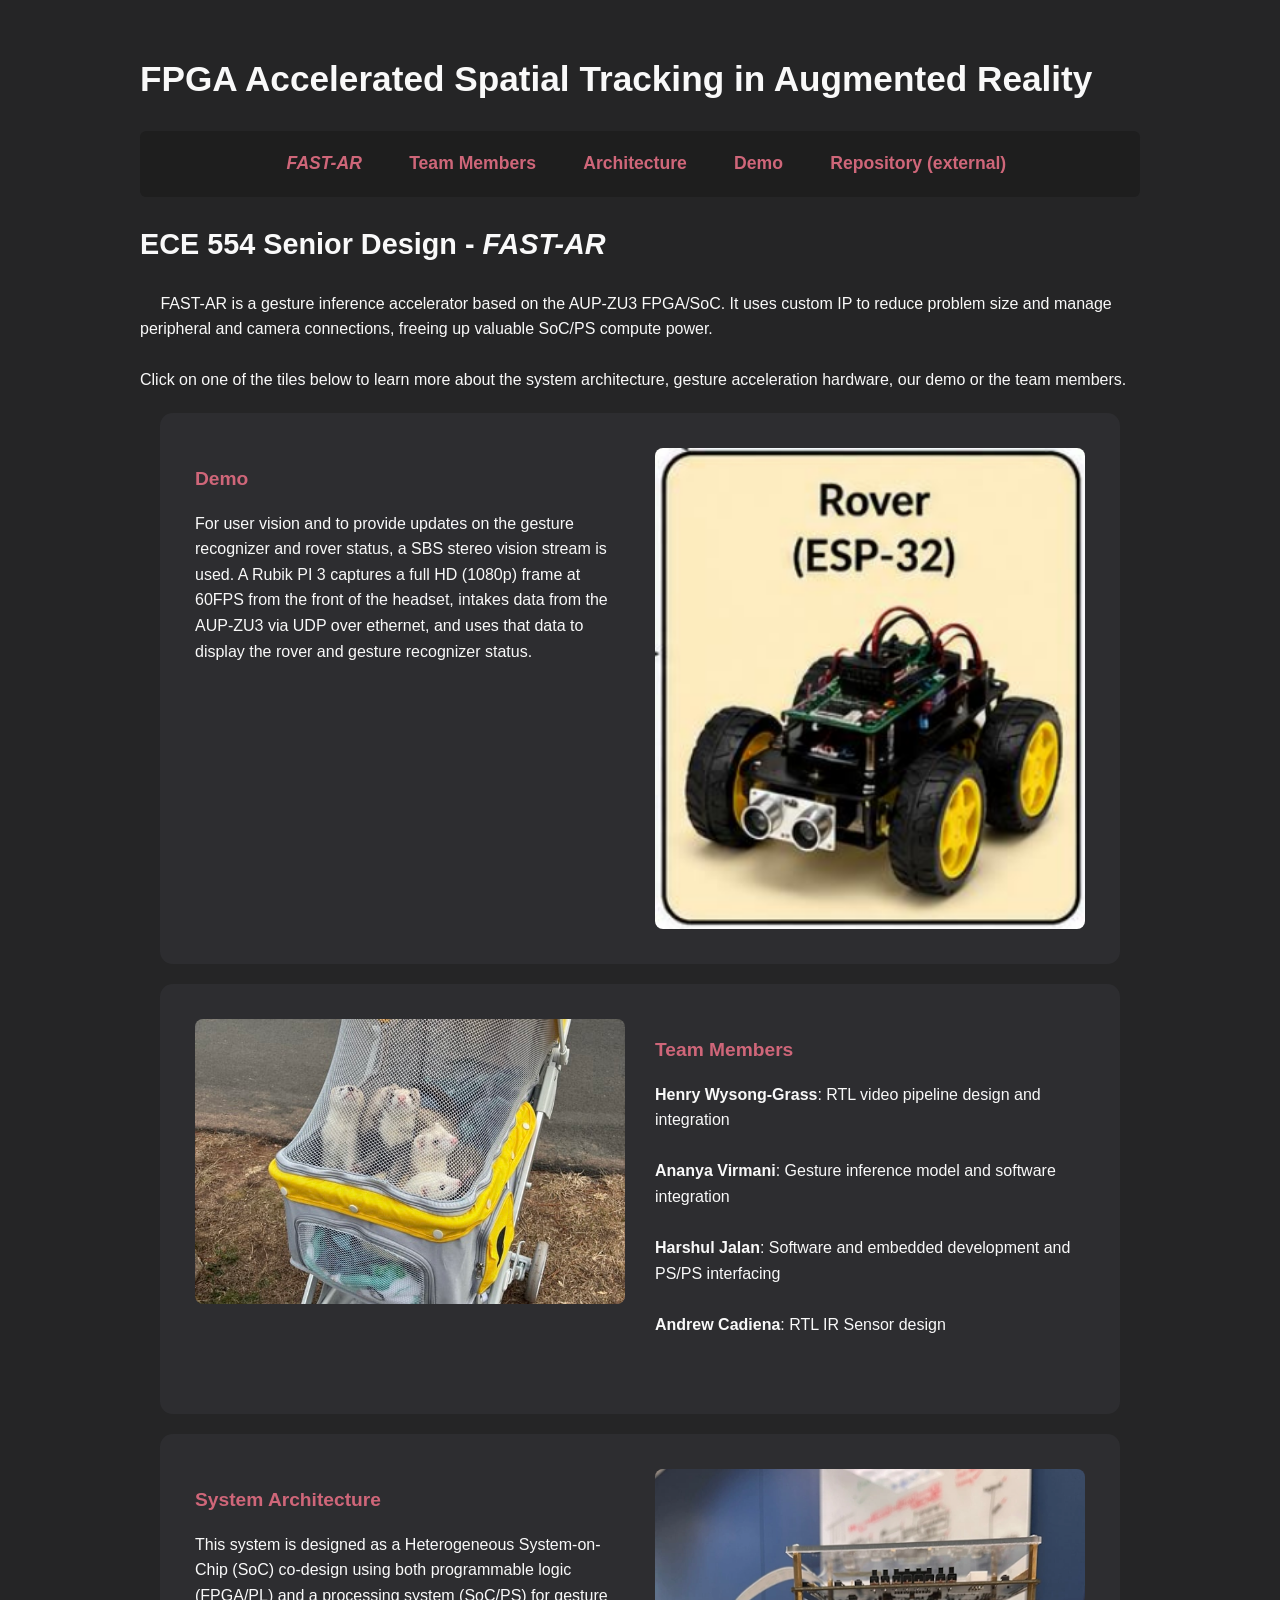
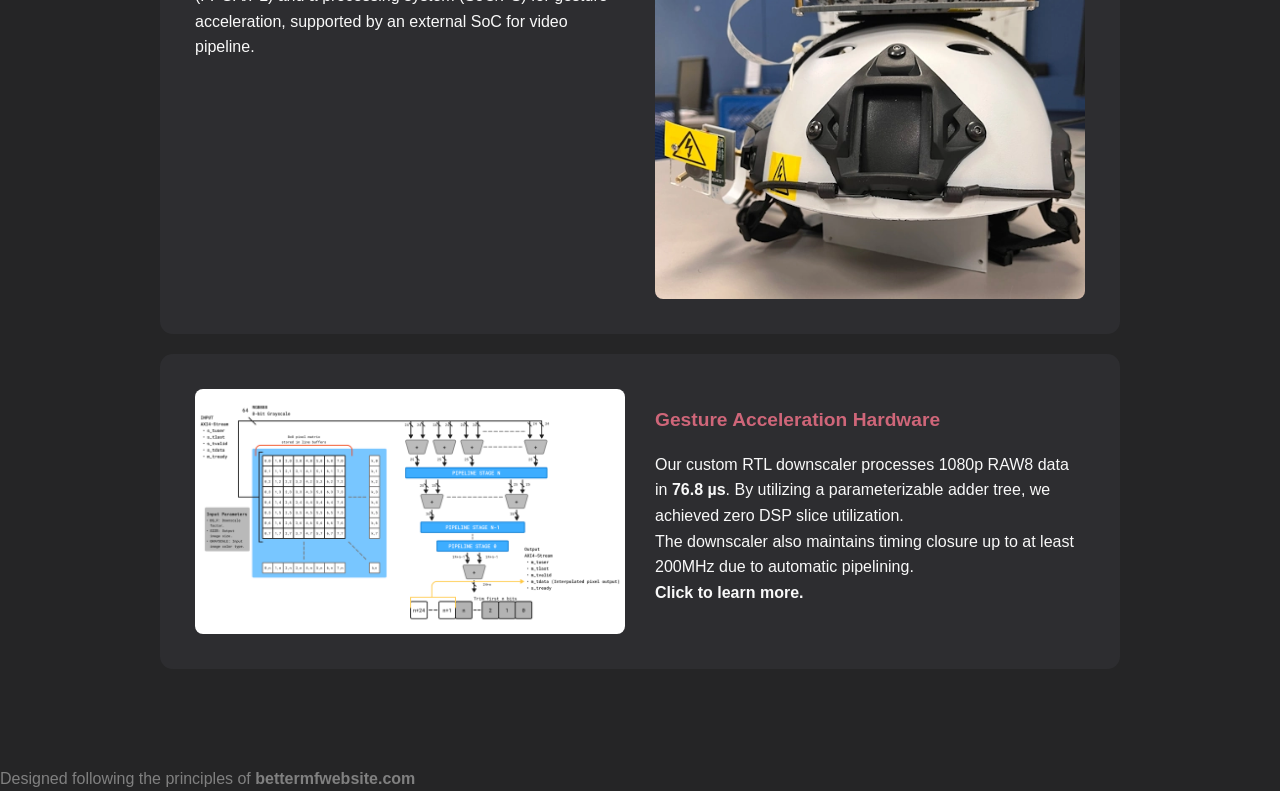
==== index.html @ f2af2409 "Image compression for load times" ====
<!DOCTYPE html>
<html lang="en">

    <head>
        <meta charset="utf-8">
        <meta name="viewport" content="width=device-width, initial-scale=1">
        <meta tag="description" content="dunceworks DUNCEWORKS Dunceworks FAST-AR is a gesture inference accelerator based on the AUP-ZU3 FPGA/SoC. It uses custom IP to reduce problem size and manage peripheral and camera connections, freeing up valuable SoC/PS compute power.">
        <title>Home</title>
        <link rel="stylesheet" href="mainstyle.css">
        <link rel="icon" type="image/x-icon" href="./pictures/cg_300nm.png">
    </head>

    <body>
        <div class="body">
            <header>
                <h1><b>F</b>PGA <b>A</b>ccelerated <b>S</b>patial <b>T</b>racking in <b>A</b>ugmented <b>R</b>eality</h1>
            </header>
            
            <nav class="header">
                <a class="largea inline" href="/index.html"><b><i>FAST-AR</i></b></a>
                <a class="largea inline" href="/people.html"><b>Team Members</b></a>
                <a class="largea inline" href="/architecture.html"><b>Architecture</b></a>
                <a class="largea inline" href="/demo.html"><b>Demo</b></a>
                <a class="largea inline" href="https://github.com/dunceworks/FAST-AR"><b>Repository (external)</b></a>
            </nav>

        <!-- Start of content  -->

        <!-- Descriptions of projects with links  -->

            <article>

                <h2>ECE 554 Senior Design -<i> FAST-AR</i></h2>
                <p>
                    &emsp; FAST-AR is a gesture inference accelerator based on the AUP-ZU3 FPGA/SoC. It uses custom IP to reduce problem size and manage peripheral and camera connections, freeing up valuable
                    SoC/PS compute power. <br><br>Click on one of the tiles below to learn more about the system architecture, gesture acceleration hardware, our demo or the team members.
                </p>
            
                <!--      DEMO      -->           
                <a href="demo.html" class="text">
                    <div class="project_blurb left">
                        <div class="project_element">
                            <h2 class="pl">Demo</h2>
                            <p>
                                For user vision and to provide updates on the gesture recognizer and rover status, a SBS stereo vision stream is used. A Rubik PI 3 captures 
                                a full HD (1080p) frame at 60FPS from the front of the headset, intakes data from the AUP-ZU3 via UDP over ethernet, 
                                and uses that data to display the rover and gesture recognizer status.  
                            </p>
                        </div>
                        
                        <div class="project_element project_img">
                            <img src="/pictures/rover.png" alt="Demo image showing a rover">
                        </div>
                    </div>
                </a>
                <!--      END DEMO      -->           

                <!--      TEAM MEMBERS      -->
                <a href="people.html" class="text">
                    <div class="project_blurb right">
                        <div class="project_element">
                            <h2 class="pl">Team Members</h2>
                            <p>
                                <b>Henry Wysong-Grass</b>: RTL video pipeline design and integration <br><br>
                                <b>Ananya Virmani</b>: Gesture inference model and software integration <br><br>
                                <b>Harshul Jalan</b>: Software and embedded development and PS/PS interfacing <br><br>
                                <b>Andrew Cadiena</b>: RTL IR Sensor design<br><br>
                            </p>
                        </div>
                        
                        <div class="project_element project_img">
                            <img src="./pictures/business.jpg" alt="Business of ferrets">
                        </div>
                    </div>
                </a>
                <!--     END TEAM MEMBERS      -->

                
                <!--     SYSTEM OVERVIEW      -->
                <a href="architecture.html" class="text">
                    <div class="project_blurb left">
                        <div class="project_element">
                            <h2 class="pl">System Architecture</h2>
                            <p>
                                This system is designed as a Heterogeneous System-on-Chip (SoC) co-design using both programmable logic (FPGA/PL) 
                                and a processing system (SoC/PS) for gesture acceleration, supported by an external SoC for video pipeline.
                            </p>
                        </div>
                        
                        <div class="project_element project_img">
                            <img src="./pictures/helmet.webp" alt="System Block Diagram">
                        </div>
                    </div>
                </a>
                <!--     END SYSTEM OVERVIEW      -->

                <!--     GESTURE ACCELERATION      -->
                <a href="system_arch/gesture_acceleration.html" class="text">
                    <div class="project_blurb right">
                        <div class="project_element">
                            <h2 class="pl">Gesture Acceleration Hardware</h2>
                            <p>
                                Our custom RTL downscaler processes 1080p RAW8 data in <b>76.8 µs</b>. 
                                By utilizing a parameterizable adder tree, we achieved zero DSP slice 
                                utilization.<br>
                                The downscaler also maintains timing closure up to at least 200MHz due to automatic pipelining.<br>
                                <b>Click to learn more.</b>
                            </p>
                        </div>
                        
                        <div class="project_element project_img">
                            <img src="./pictures/parametizable_downscaler.png" alt="Diagramatic view of the downscaler operation/theory.">
                        </div>
                    </div>
                </a>
                <!--     END GESTURE ACCELERATION      -->

            </article>
        </div>

        <!-- End of content  -->
        <!-- Bottom of page footer  -->

        <div class="footer">
            <p>Designed following the principles of <b><a href="http://bettermotherfuckingwebsite.com" style="color:gray;">bettermfwebsite.com</a></b></p>
        </div>
    </body>

</html>
---- mainstyle.css ----
/* General/Desktop */
*, *::before, *::after {
    box-sizing: border-box;
}
body {
    line-height: 1.6;
    font-size: 16px; 
    font-family: 'Open Sans', Arial, sans-serif;
    color: rgb(249, 249, 249);
    padding: 0;
    margin: 0;
    background-color: rgb(37,37,38);
}


div{padding-bottom: 10px;}

a:link { text-decoration: none; }

a:visited { text-decoration: none; }

a:active { text-decoration: none; }

.inline:hover{
    color: #e0a1ad;
}

ul{
    font-size: 16px;
    list-style-type: none;
    margin: 0;
    padding: 0;
}



.inline{
    display: inline-block;
    line-height: 0;
    padding:0%;
}



.body {
    max-width: 1000px;
    width: 90%;      
    margin: 4% auto;
    min-height: 80vh;
}

.largea {
    font-size: 1.1rem; 
    color: #cf6679;
    padding: 10px 15px;
    margin-left: 1vw;
    display: inline-block;
}

.smalla {
    color: #cf6679;
}

.centered {
    display: block;
    margin-left: auto;
    margin-right: auto;
    width: 50%;

  }
.hidden {
    color:white;
}

.text{
    color:rgb(249, 249, 249);
}

.project_blurb {
    border-radius: 1vw;
    display: flex;       
    flex-direction: row; 
    margin: 20px auto;
    padding: 2%;
    width: 96%;
    /* Removed fixed height: 15vw to allow content to grow */
    height: auto;
    background-color: rgb(45,45,48);
    color: rgb(249, 249, 249);
    overflow: hidden;
    transition: background-color 0.3s;

}

.project_blurb:hover{
    background-color: rgb(50,50,53);
}

.project_element {
    flex: 1;
    padding: 15px;
    min-width: 0; /* THE MAGIC FIX: Allows the flex box to shrink below the image's actual size */
}

.project_img img {
    width: 100%; /* Forces the image to exactly match the width of its half of the container */
    max-width: 100%; 
    height: auto;
    border-radius: 8px;
    display: block;
    margin: 0 auto;
}

.project_img img {
    max-width: 100%;
    height: auto;
    display: block;
    margin: 0 auto; /* Centers image within its half of the blurb */
}

img{
    border-radius: 0.5vw;
}

.project_blurb.left {
    flex-direction: row; 
}

/* Alternate: Image on the Right, Text on the Left */
.project_blurb.right {
    flex-direction: row-reverse;
}

.footer{
    background-color: rgb	(30,30,30);
    position:relative;
    left:0;
    bottom:0;
    color:gray;
    width:100%;
    height:3vw;
    float:left;
    font-size: 100%;
}

.header {
    background-color: rgb(30,30,30);
    padding: 20px;
    border-radius: 0.5vw;
    text-align: center;
}

.page_content{
    border-radius: 1vw;
    display:block;
    margin: 2% auto;
    padding:2%;
    min-width: none;
    width: 92%;
    min-height: 30svh;
    background-color: rgb(45,45,48);
    color:rgb(249, 249, 249);
}

.caption_box{
    background-color: rgb(37,37,38);
    border-radius: 1vw;
    padding:2%;
    width: 80%;
    text-align:center;
}

h1 { font-size: 2.2rem; }
h2 { font-size: 1.8rem; }
.pl { 
    color: #cf6679; 
    font-size: 1.2rem; 
    font-weight: bold; 
}

a.text {
    display: block;
    text-decoration: none;
}

/* Mobile section */
@media screen and (max-width: 768px) {
    .project_blurb.left, 
    .project_blurb.right {
        flex-direction: column !important; /* Forces vertical stack */
        text-align: center;
    }

    /* Target the image specifically to move to the top */
    .project_img {
        order: -1; /* Moves image above text on mobile */
        width: 100%;
        padding-bottom: 20px;
    }

    .project_element {
        width: 100%;
    }
}
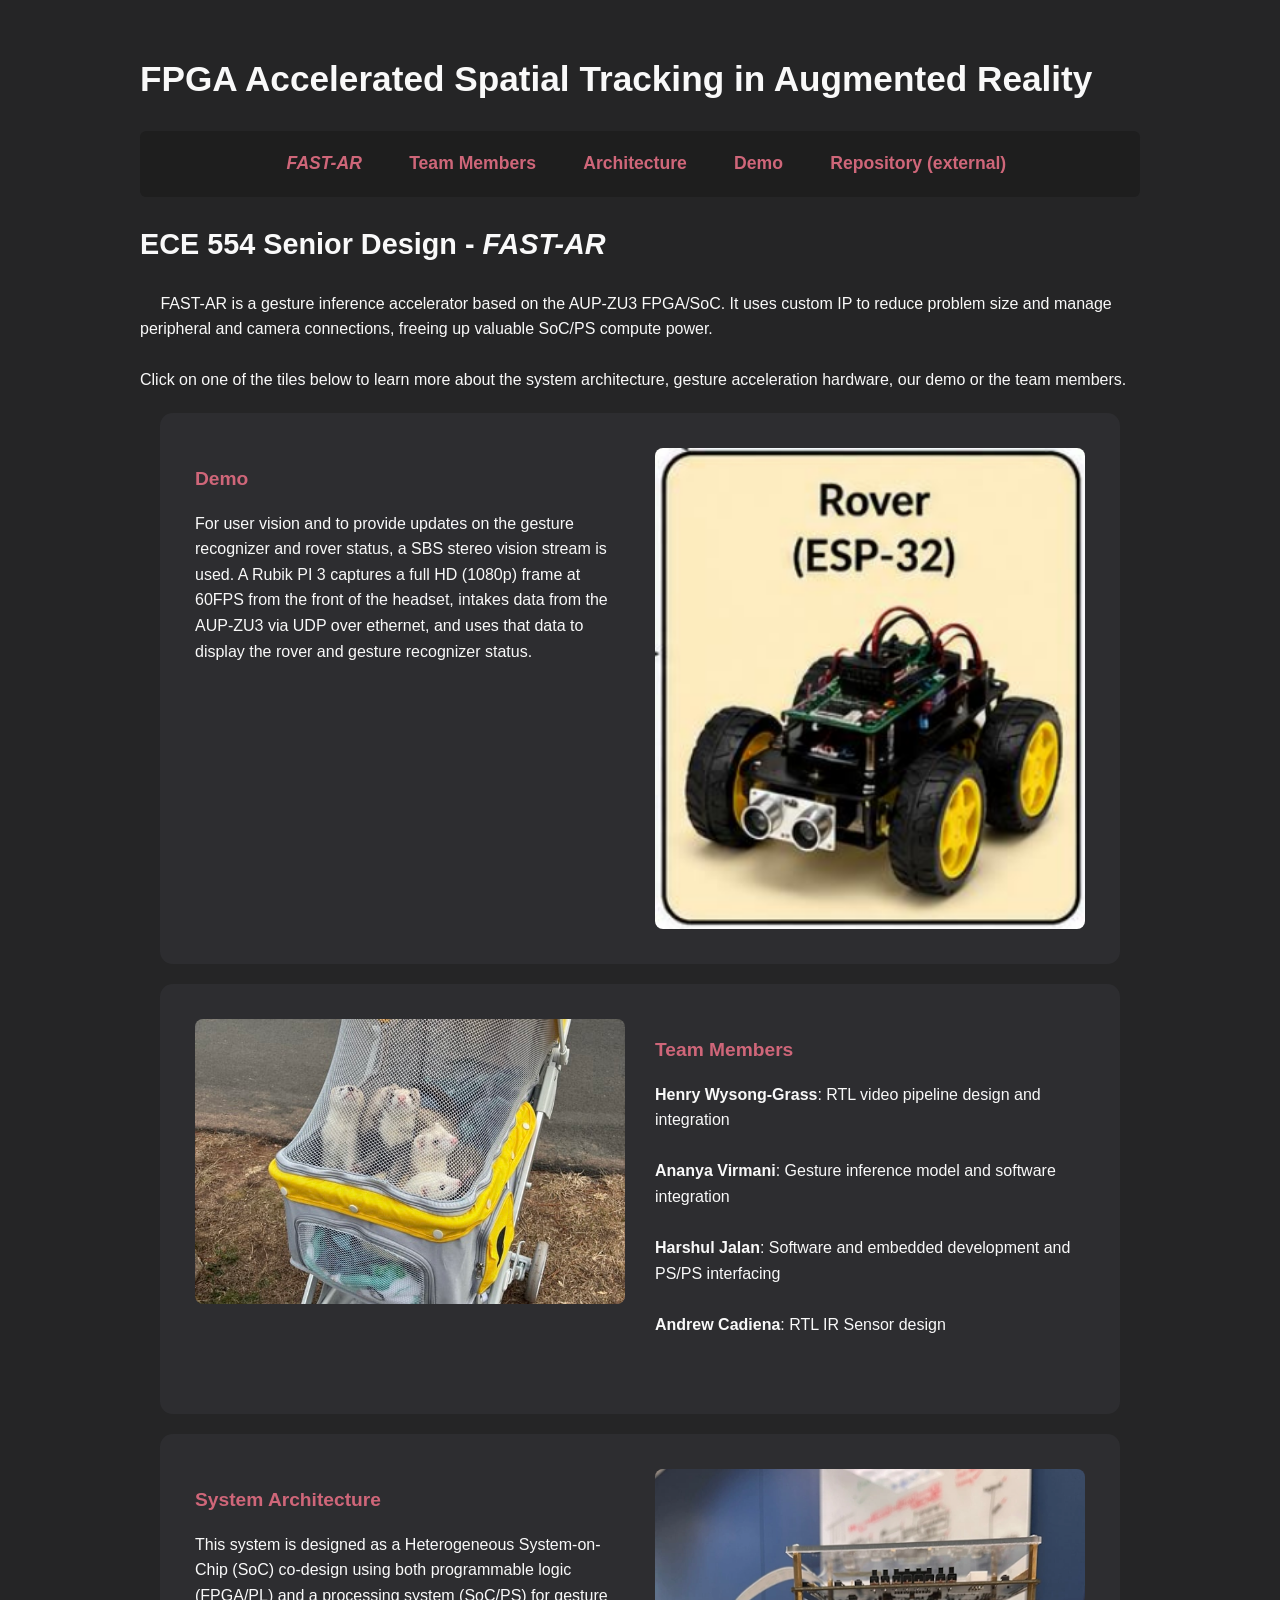
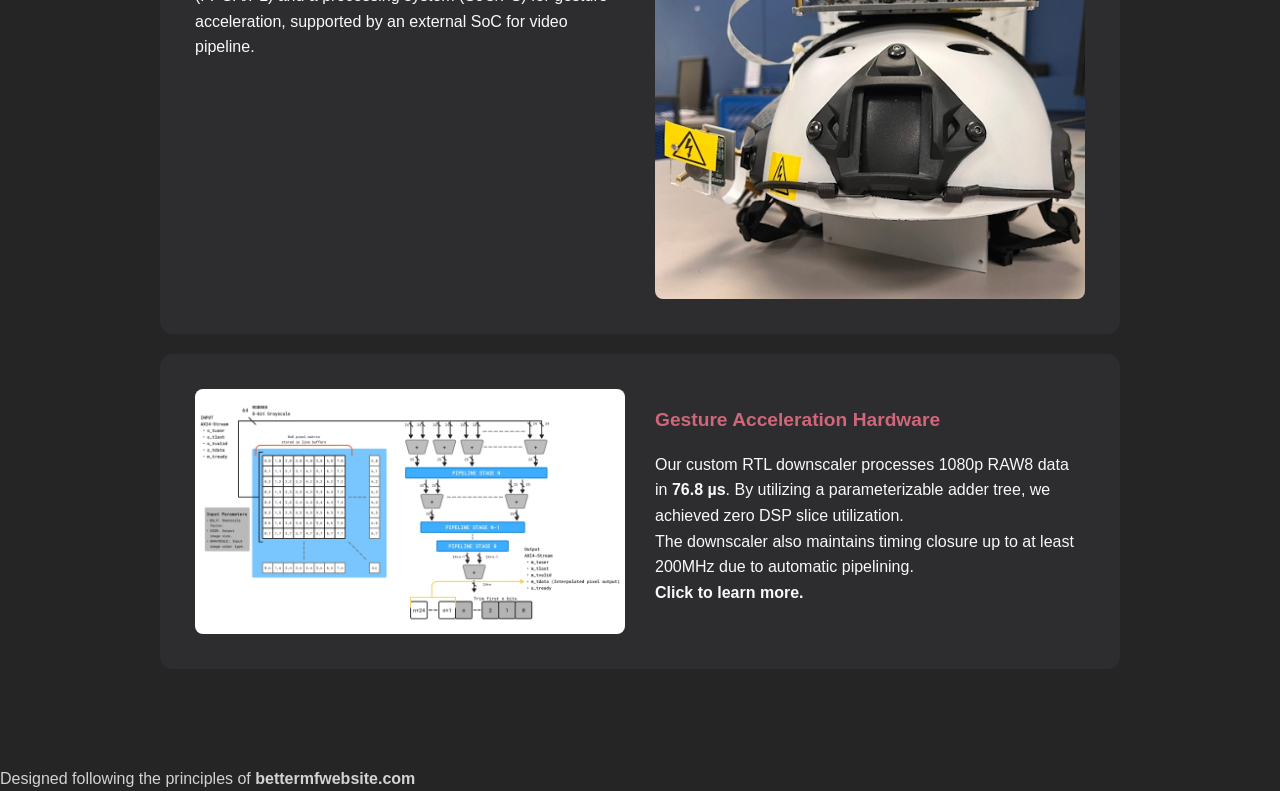
==== commit 4383e50f: "Image compression" ====
--- a/index.html
+++ b/index.html
@@ -109,7 +109,7 @@
                         </div>
                         
                         <div class="project_element project_img">
-                            <img src="./pictures/parametizable_downscaler.png" alt="Diagramatic view of the downscaler operation/theory.">
+                            <img src="./pictures/parameterizable_downscaler.webp" alt="Diagramatic view of the downscaler operation/theory.">
                         </div>
                     </div>
                 </a>
@@ -122,7 +122,7 @@
         <!-- Bottom of page footer  -->
 
         <div class="footer">
-            <p>Designed following the principles of <b><a href="http://bettermotherfuckingwebsite.com" style="color:gray;">bettermfwebsite.com</a></b></p>
+            <p>Designed following the principles of <b><a href="http://bettermotherfuckingwebsite.com">bettermfwebsite.com</a></b></p>
         </div>
     </body>
 
--- a/mainstyle.css
+++ b/mainstyle.css
@@ -136,11 +136,15 @@
     position:relative;
     left:0;
     bottom:0;
-    color:gray;
+    color:lightgray;
     width:100%;
     height:3vw;
     float:left;
     font-size: 100%;
+}
+
+a{
+    color:lightgray;
 }
 
 .header {
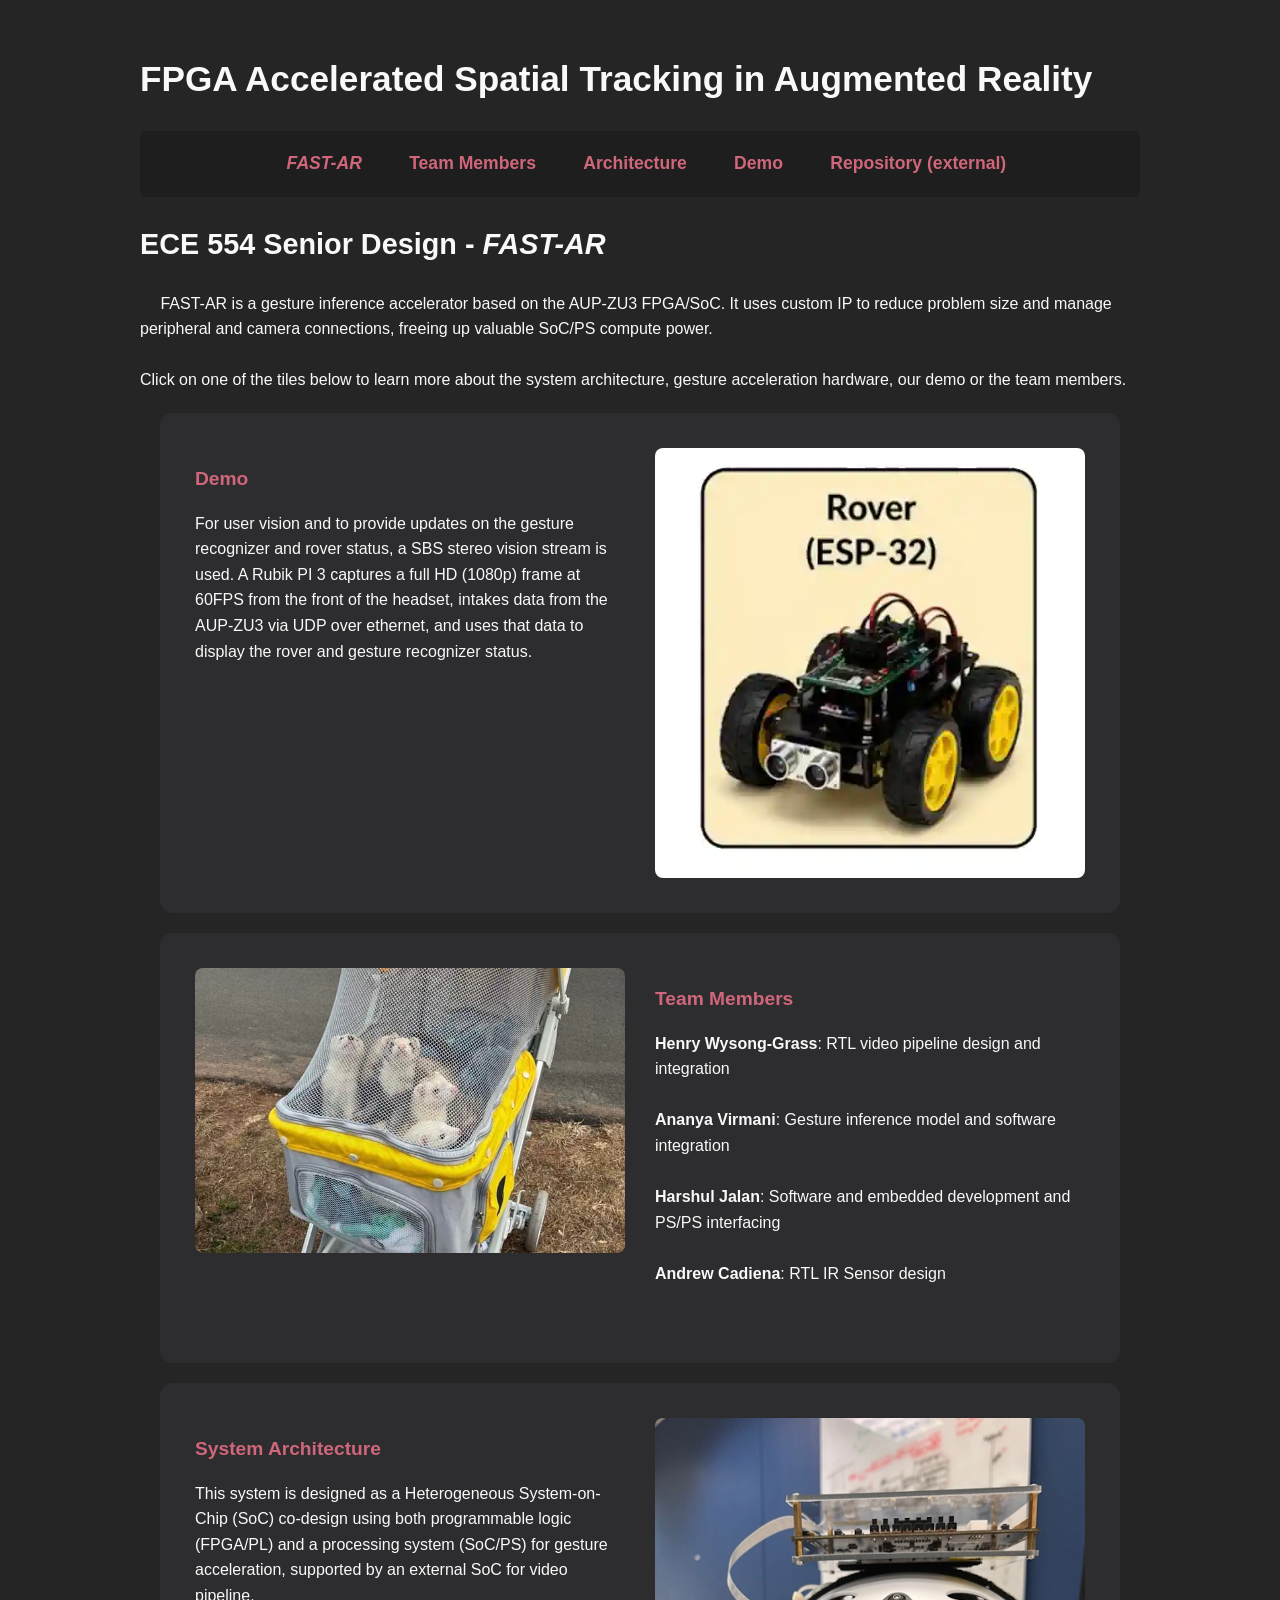
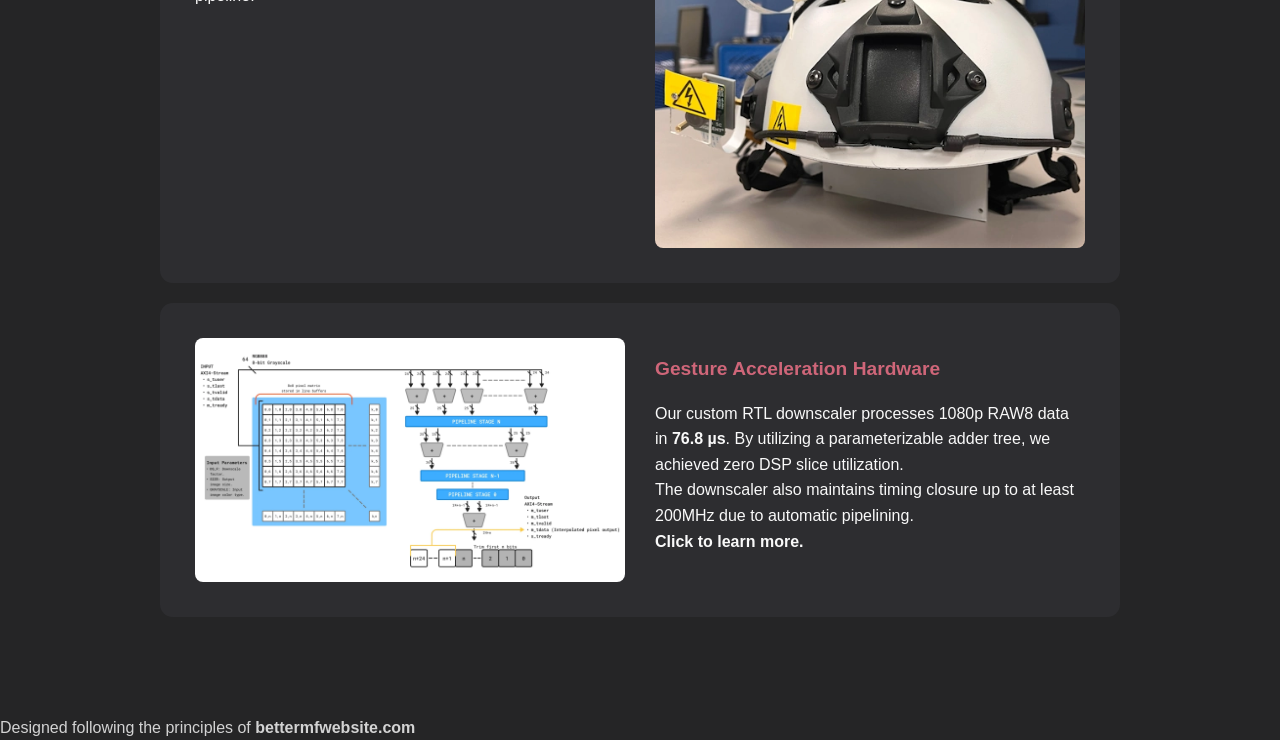
==== commit 4851e676: "All images compressed to webp format" ====
--- a/index.html
+++ b/index.html
@@ -49,7 +49,7 @@
                         </div>
                         
                         <div class="project_element project_img">
-                            <img src="/pictures/rover.png" alt="Demo image showing a rover">
+                            <img src="/pictures/rover.webp" alt="Demo image showing a rover">
                         </div>
                     </div>
                 </a>
@@ -69,7 +69,7 @@
                         </div>
                         
                         <div class="project_element project_img">
-                            <img src="./pictures/business.jpg" alt="Business of ferrets">
+                            <img src="./pictures/business.webp" alt="Business of ferrets">
                         </div>
                     </div>
                 </a>
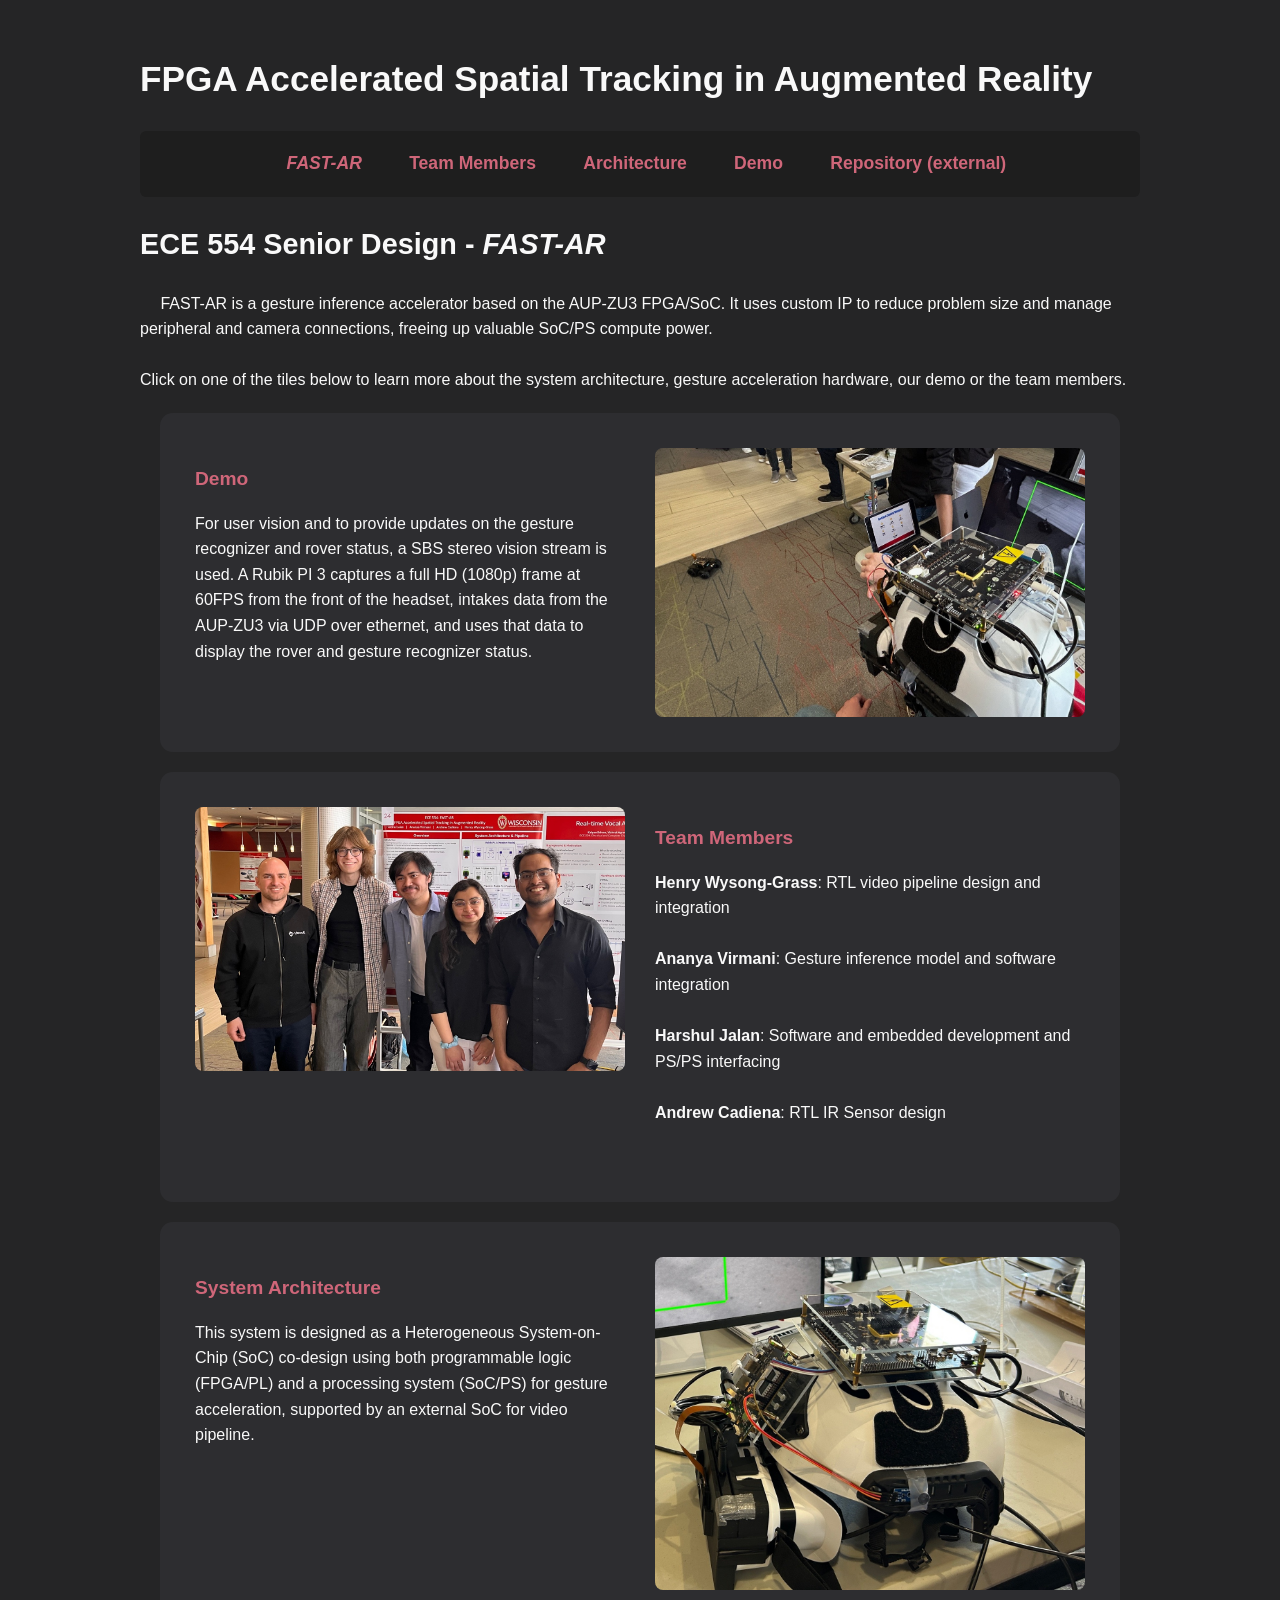
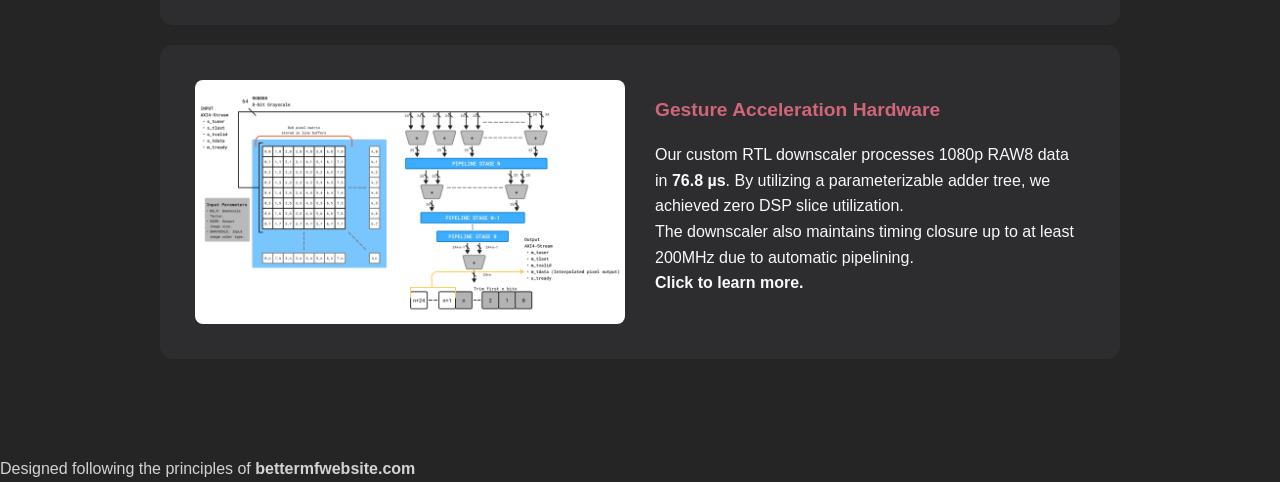
==== commit 2615bb44: "Updating pictures" ====
--- a/index.html
+++ b/index.html
@@ -4,7 +4,8 @@
     <head>
         <meta charset="utf-8">
         <meta name="viewport" content="width=device-width, initial-scale=1">
-        <meta tag="description" content="dunceworks DUNCEWORKS Dunceworks FAST-AR is a gesture inference accelerator based on the AUP-ZU3 FPGA/SoC. It uses custom IP to reduce problem size and manage peripheral and camera connections, freeing up valuable SoC/PS compute power.">
+        <meta name="robots" content="index, follow">
+        <meta name="keywords" content="AUP-ZU3, FPGA, ECE554, ECE 554, Hardware Accelerator, Hardware Acceleration, Gesture Recognition, UW-Madison, University of Wisconsin-Madison, Senior Design, Senior Project, Computer Architecture, Computer Systems, Embedded Systems, Heterogeneous SoC, System on Chip, Co-Design">
         <title>Home</title>
         <link rel="stylesheet" href="mainstyle.css">
         <link rel="icon" type="image/x-icon" href="./pictures/cg_300nm.png">
@@ -49,7 +50,7 @@
                         </div>
                         
                         <div class="project_element project_img">
-                            <img src="/pictures/rover.webp" alt="Demo image showing a rover">
+                            <img src="/pictures/demo.jpg" alt="Demo image showing a rover">
                         </div>
                     </div>
                 </a>
@@ -69,7 +70,7 @@
                         </div>
                         
                         <div class="project_element project_img">
-                            <img src="./pictures/business.webp" alt="Business of ferrets">
+                            <img src="./pictures/members.jpg" alt="Team members with instructor (George Tzimpragos)">
                         </div>
                     </div>
                 </a>
@@ -88,7 +89,7 @@
                         </div>
                         
                         <div class="project_element project_img">
-                            <img src="./pictures/helmet.webp" alt="System Block Diagram">
+                            <img src="./pictures/helmet.jpg" alt="System Block Diagram">
                         </div>
                     </div>
                 </a>
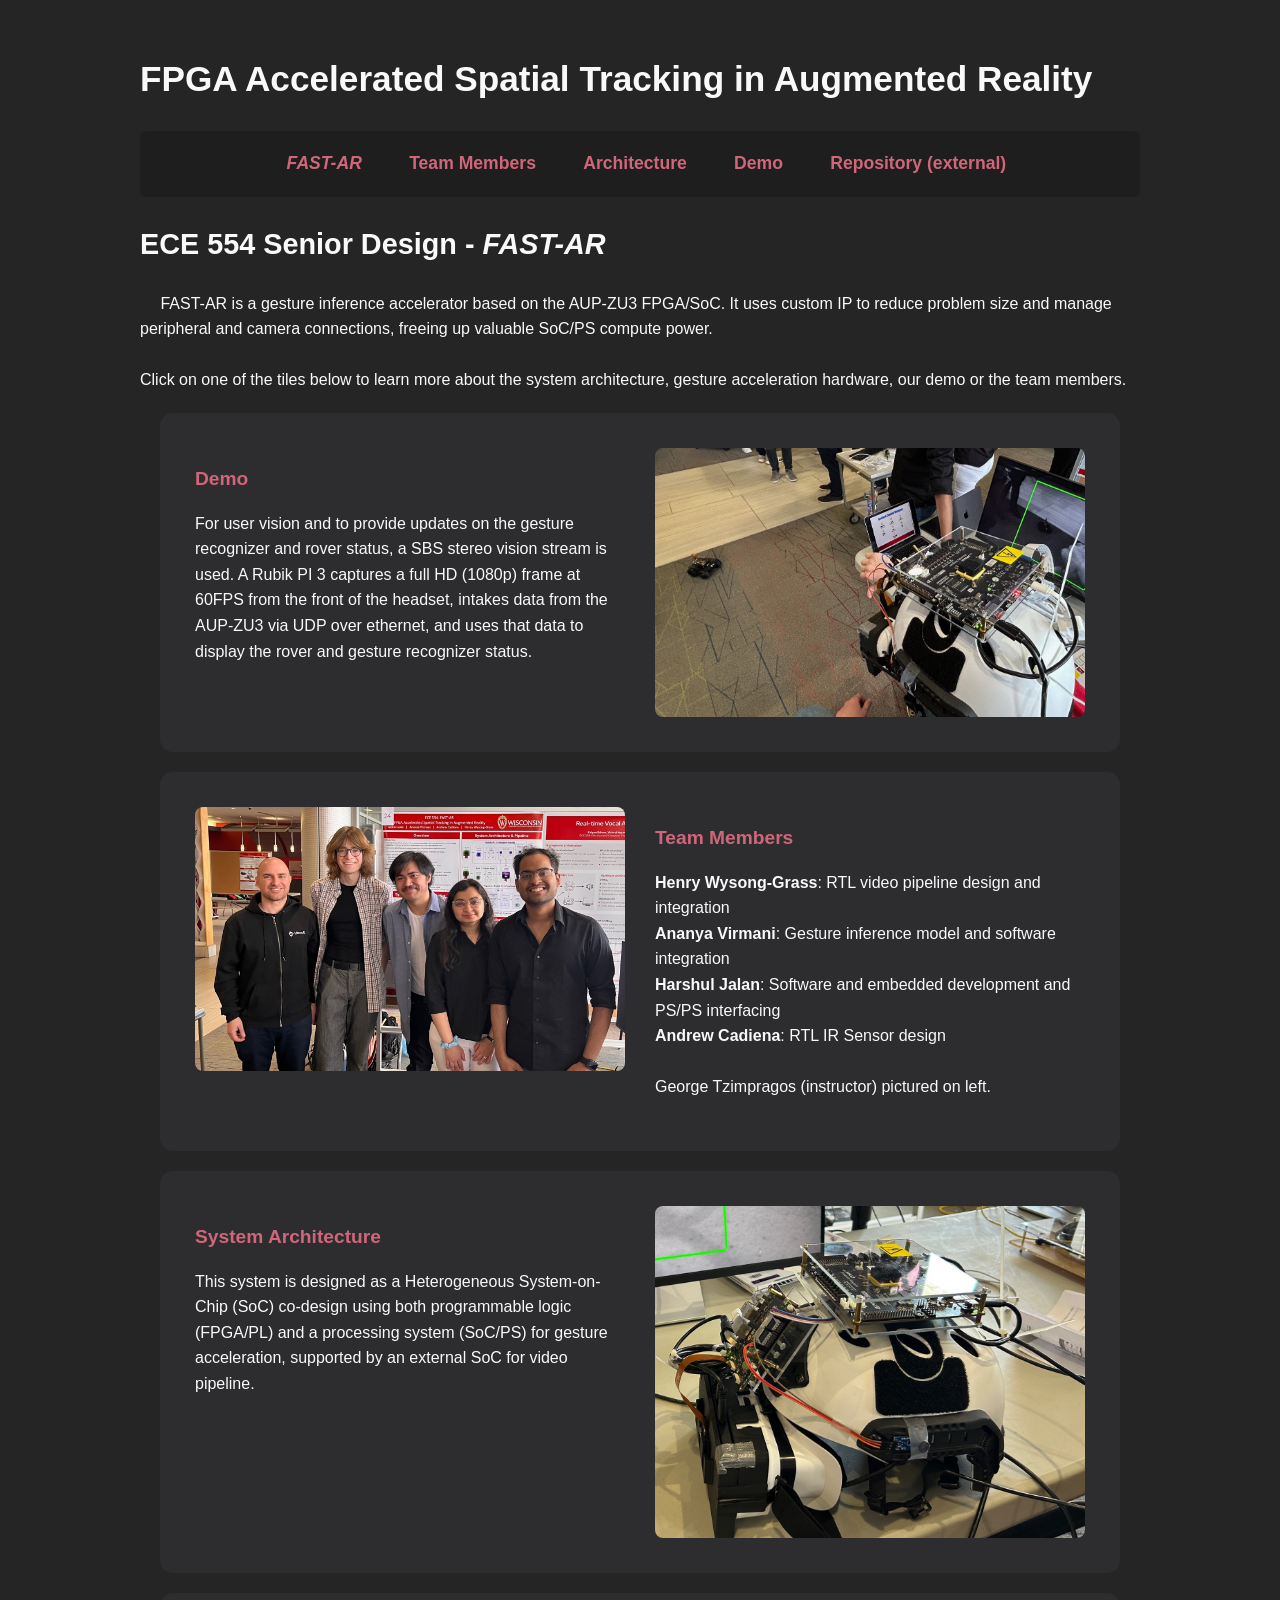
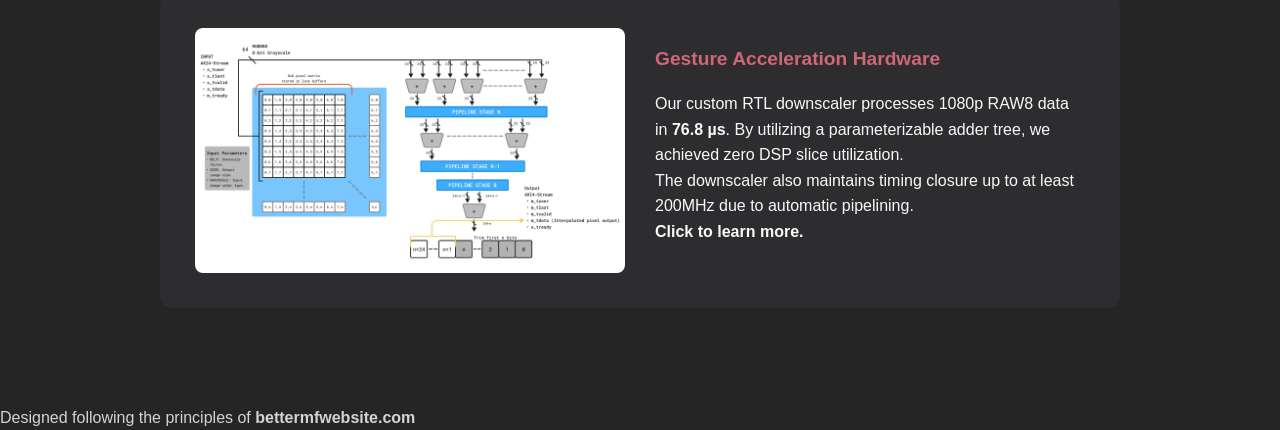
==== commit 09920aaa: "Updating pictures" ====
--- a/index.html
+++ b/index.html
@@ -62,10 +62,11 @@
                         <div class="project_element">
                             <h2 class="pl">Team Members</h2>
                             <p>
-                                <b>Henry Wysong-Grass</b>: RTL video pipeline design and integration <br><br>
-                                <b>Ananya Virmani</b>: Gesture inference model and software integration <br><br>
-                                <b>Harshul Jalan</b>: Software and embedded development and PS/PS interfacing <br><br>
+                                <b>Henry Wysong-Grass</b>: RTL video pipeline design and integration <br>
+                                <b>Ananya Virmani</b>: Gesture inference model and software integration <br>
+                                <b>Harshul Jalan</b>: Software and embedded development and PS/PS interfacing <br>
                                 <b>Andrew Cadiena</b>: RTL IR Sensor design<br><br>
+                                George Tzimpragos (instructor) pictured on left.
                             </p>
                         </div>
                         
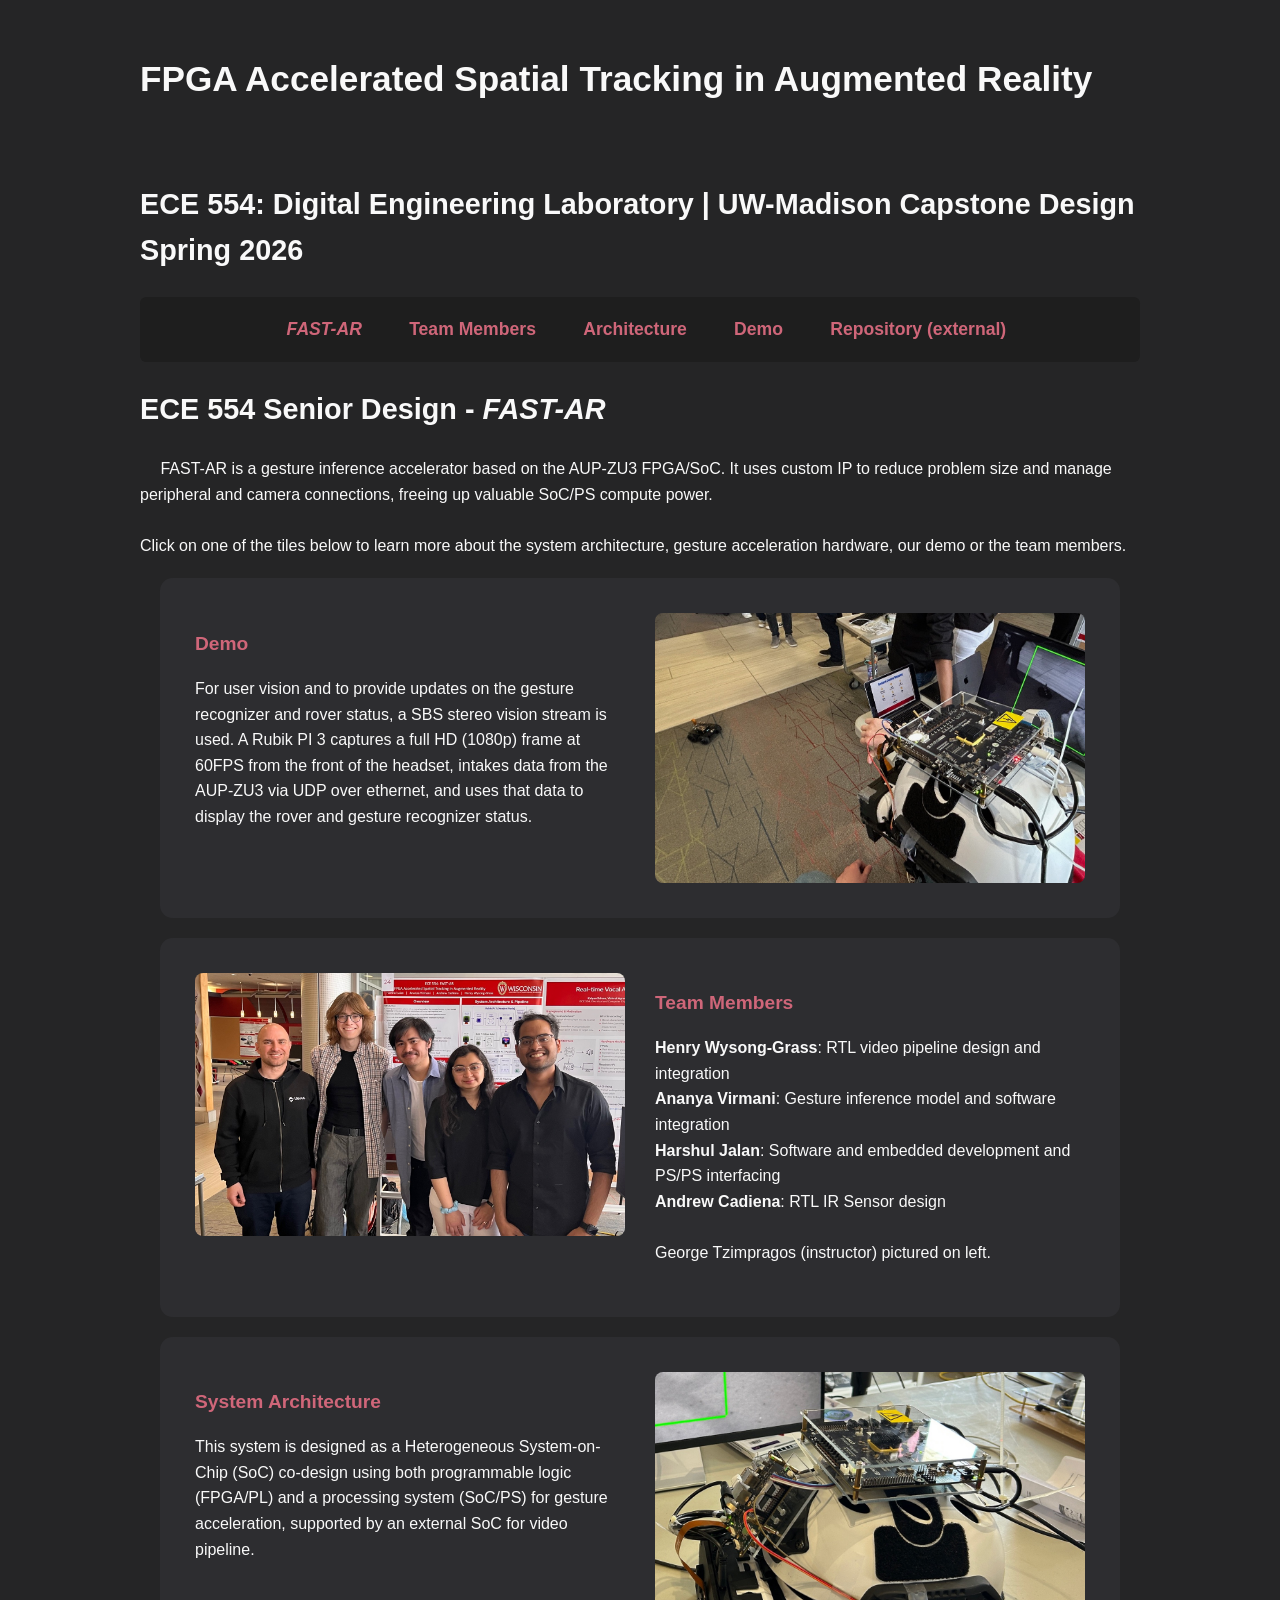
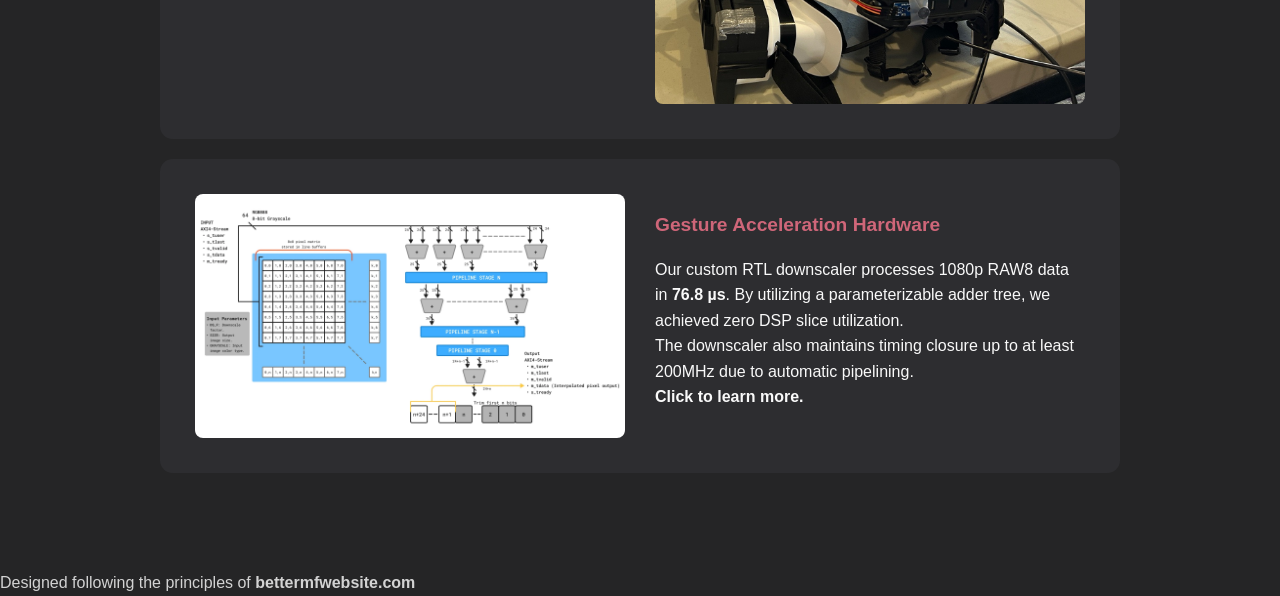
==== commit 5293ab28: "final polish and added 5-way tie detail :3" ====
--- a/index.html
+++ b/index.html
@@ -15,6 +15,8 @@
         <div class="body">
             <header>
                 <h1><b>F</b>PGA <b>A</b>ccelerated <b>S</b>patial <b>T</b>racking in <b>A</b>ugmented <b>R</b>eality</h1>
+                <br>
+                <h2>ECE 554: Digital Engineering Laboratory | UW-Madison Capstone Design Spring 2026</h2>
             </header>
             
             <nav class="header">
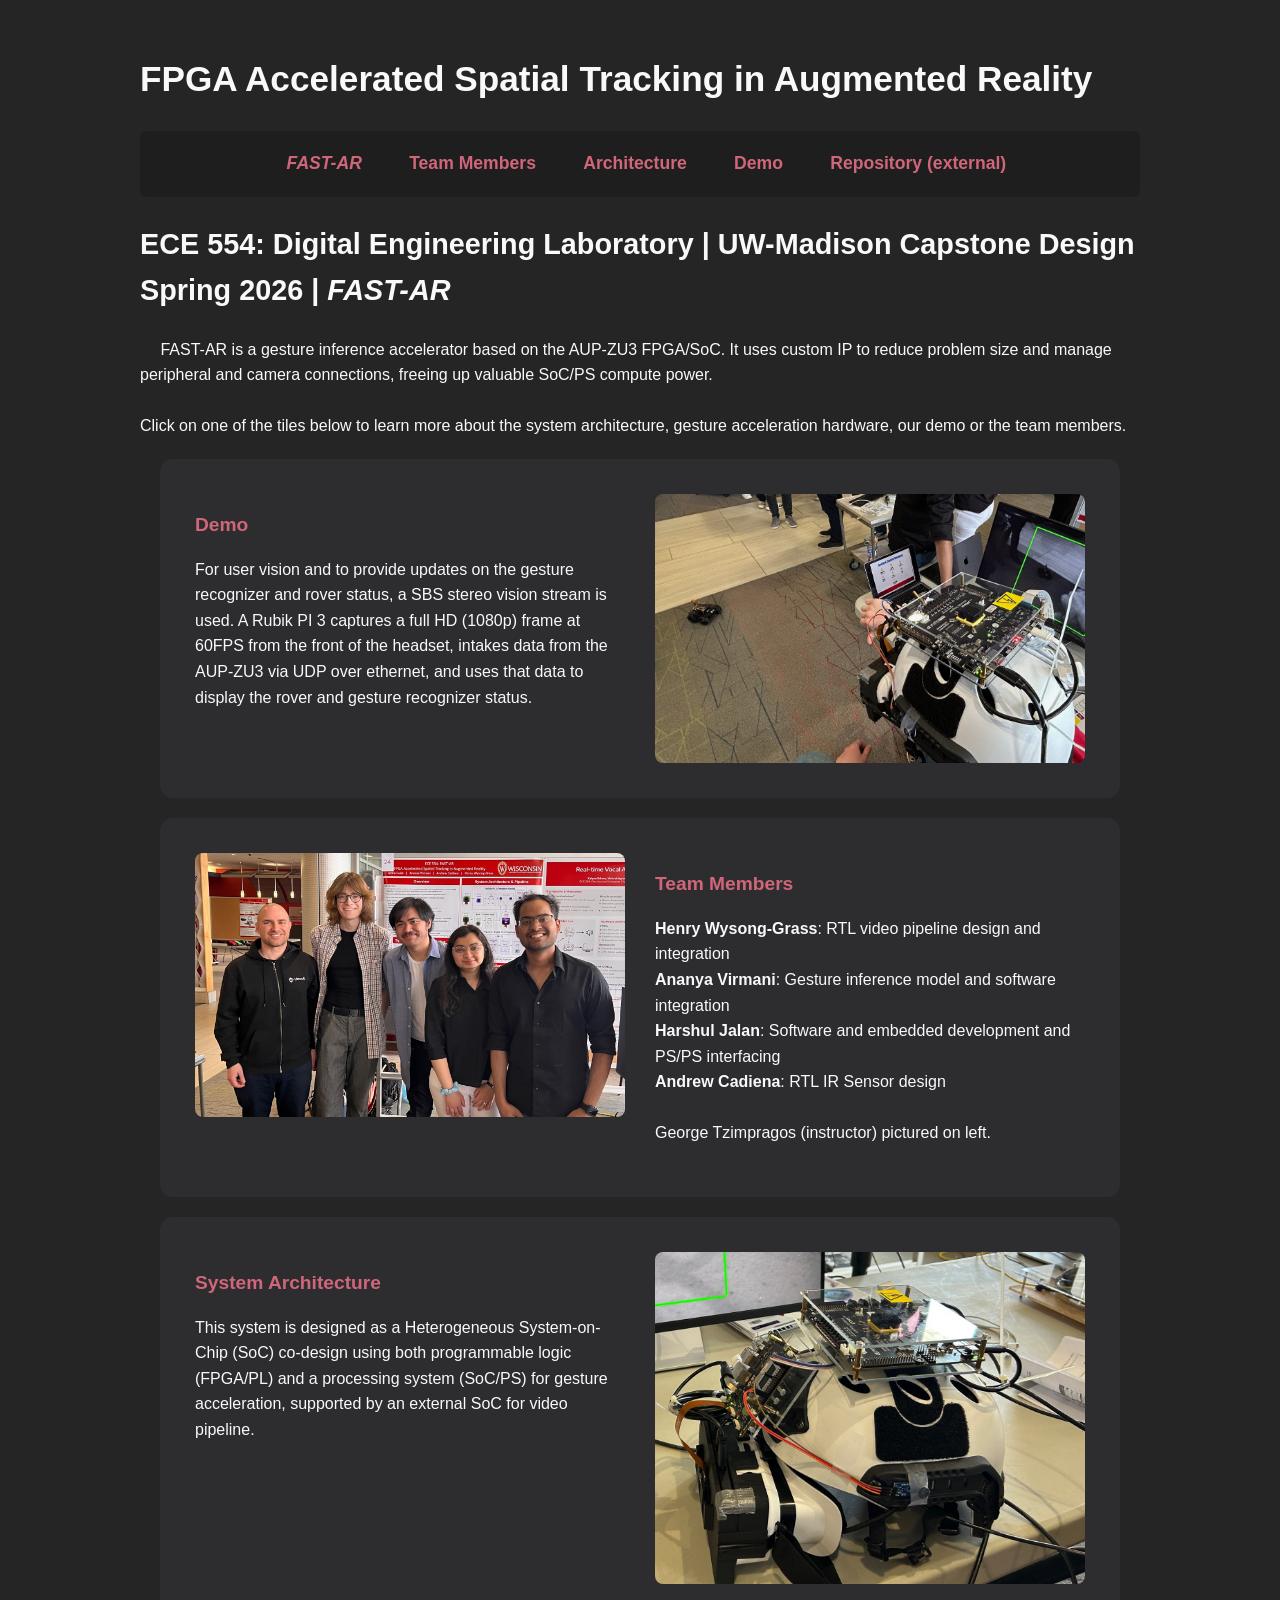
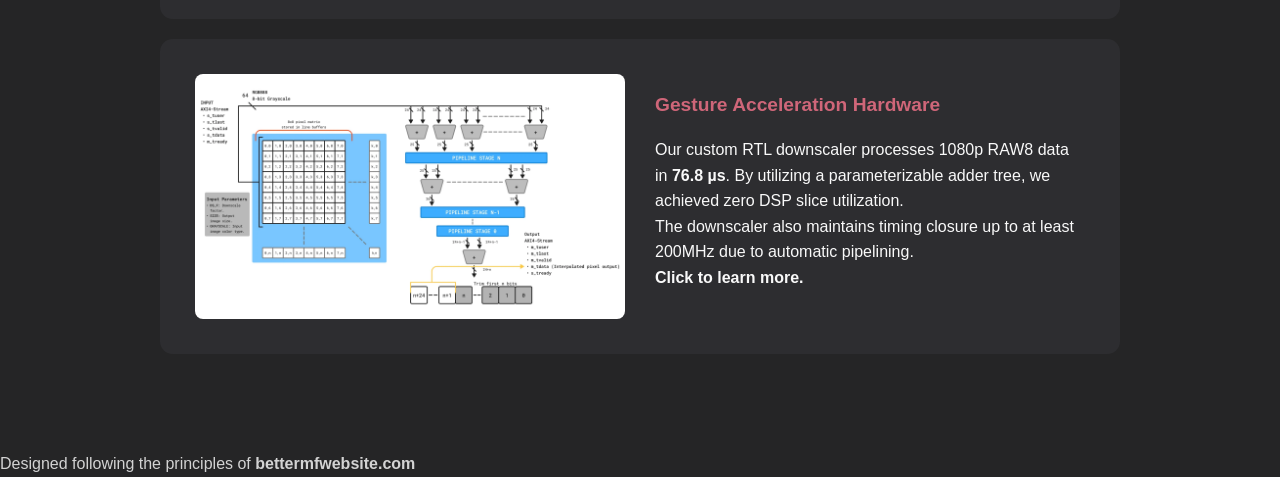
==== commit 51bd392a: "silly mistake" ====
--- a/index.html
+++ b/index.html
@@ -15,8 +15,6 @@
         <div class="body">
             <header>
                 <h1><b>F</b>PGA <b>A</b>ccelerated <b>S</b>patial <b>T</b>racking in <b>A</b>ugmented <b>R</b>eality</h1>
-                <br>
-                <h2>ECE 554: Digital Engineering Laboratory | UW-Madison Capstone Design Spring 2026</h2>
             </header>
             
             <nav class="header">
@@ -33,7 +31,7 @@
 
             <article>
 
-                <h2>ECE 554 Senior Design -<i> FAST-AR</i></h2>
+                <h2>ECE 554: Digital Engineering Laboratory | UW-Madison Capstone Design Spring 2026 | <i>FAST-AR</i></h2>
                 <p>
                     &emsp; FAST-AR is a gesture inference accelerator based on the AUP-ZU3 FPGA/SoC. It uses custom IP to reduce problem size and manage peripheral and camera connections, freeing up valuable
                     SoC/PS compute power. <br><br>Click on one of the tiles below to learn more about the system architecture, gesture acceleration hardware, our demo or the team members.
